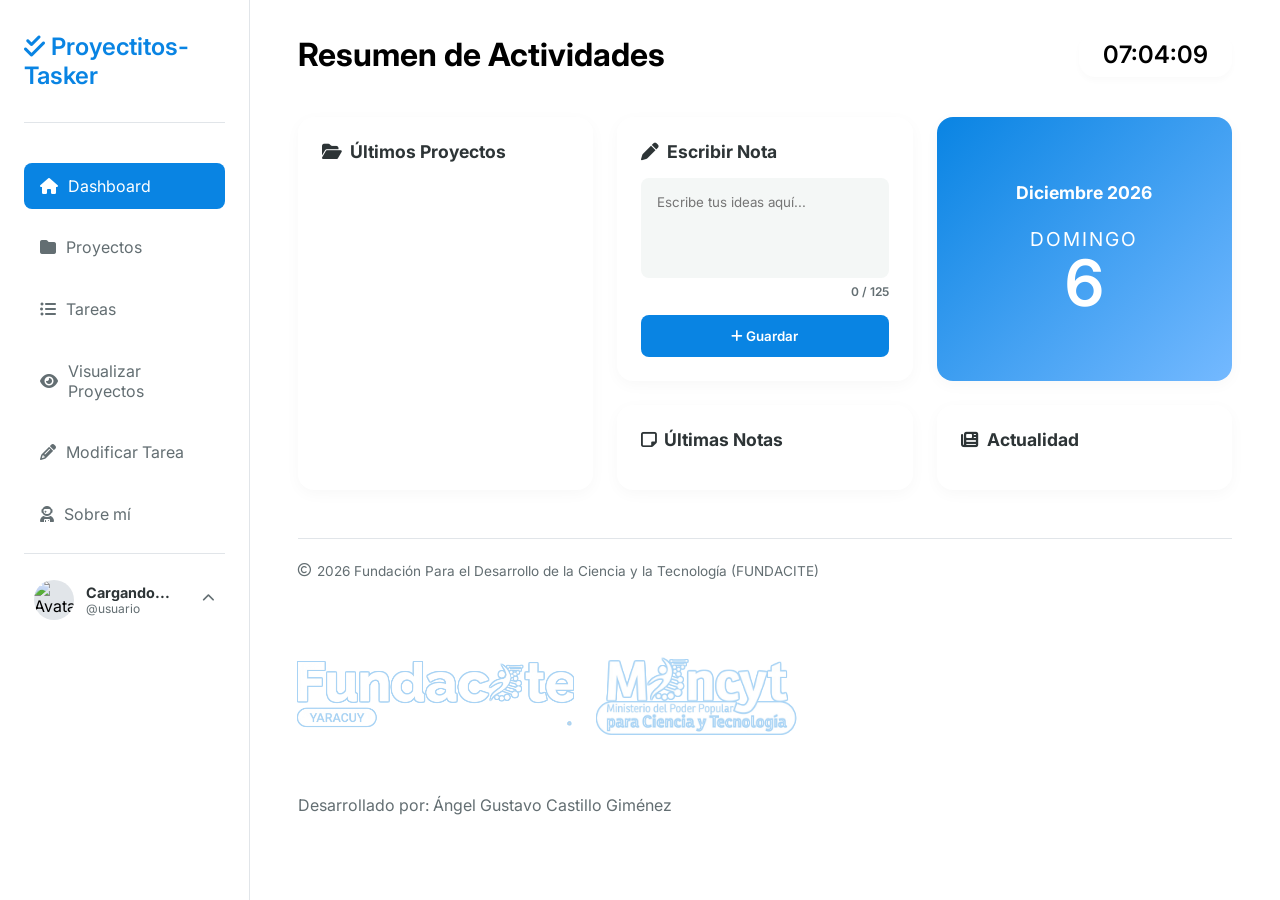
==== Dashboard/index.html @ 9f249104 "agregando proyecto" ====
<!DOCTYPE html>
<html lang="es">
<head>
    <meta charset="UTF-8">
    <meta name="viewport" content="width=device-width, initial-scale=1.0">
    <title>Dashboard | To Do List</title>
    <link rel="stylesheet" href="styles.css">
    <link rel="stylesheet" href="https://cdnjs.cloudflare.com/ajax/libs/font-awesome/6.4.0/css/all.min.css">
    <link href="https://fonts.googleapis.com/css2?family=Inter:wght@300;400;600&display=swap" rel="stylesheet">
    <link rel="icon" type="image/png" href="../Recursos/favicon_io/favicon-32x32.png">
</head>
<body>
    <div class="app-container">
        <aside class="sidebar">
            <div class="logo">
                <h2><i class="fa-solid fa-check-double"></i> Proyectitos-Tasker</h2>
            </div>
            <div class="user-profile">
            </div>
            <nav class="menu">
                <a href="index.html" class="active"><i class="fa-solid fa-house"></i> Dashboard</a>
                <a href="../Proyectos/index.html"><i class="fa-solid fa-folder"></i> Proyectos</a>
                <a href="../Tareas/index.html"><i class="fa-solid fa-list-ul"></i> Tareas</a>
                <a href="../Visualizar/index.html"><i class="fa-solid fa-eye"></i> Visualizar Proyectos</a>
                <a href="../Modifcar/index.html"><i class="fa-solid fa-pencil"></i> Modificar Tarea</a>
                <a href="../Sobre_Mi/index.html"><i class="fa-solid fa-user-astronaut"></i> Sobre mí</a>
                <div class="sidebar-footer">
            <div class="user-profile-bottom" id="user-profile-btn">
                <img src="" alt="Avatar del usuario" id="user-avatar" class="avatar-img">
                <div class="user-info">
                    <strong id="user-name">Cargando...</strong>
                    <span id="user-username">@usuario</span>
                </div>
                <i class="fa-solid fa-chevron-up"></i>
            </div>
            
            <div class="logout-menu" id="logout-menu">
                <button id="btn-logout">
                    <i class="fa-solid fa-arrow-right-from-bracket"></i> Cerrar Sesión
                </button>
            </div>
        </div>
            </nav>
            
    </aside>
        </aside>

        <main class="main-content">
            <header>
                <h1>Resumen de Actividades</h1>
                <div class="time-widget" id="clock">00:00:00</div>
            </header>

            <div class="dashboard-grid">
                <section class="widget projects-widget">
                    <h3><i class="fa-solid fa-folder-open"></i> Últimos Proyectos</h3>
                    <ul id="projects-list">
                        </ul>
                </section>

                <section class="widget notes-widget">
                    <h3><i class="fa-solid fa-pen"></i> Escribir Nota</h3>
                    
                    <div class="note-input-container">
                        <textarea id="new-note-input" maxlength="125" placeholder="Escribe tus ideas aquí..."></textarea>
                        <div class="char-counter" id="char-counter">0 / 125</div>
                    </div>
                    
                    <button id="save-note-btn"><i class="fa-solid fa-plus"></i> Guardar</button>
                </section>

                <section class="widget calendar-widget">
                    <div class="calendar-header">
                        <h3 id="month-year">Mes Año</h3>
                    </div>
                    <div class="calendar-body">
                        <div class="calendar-day-name" id="day-name">Día</div>
                        <div class="calendar-date" id="date-number">00</div>
                    </div>
                </section>

                <section class="widget saved-notes-widget">
                    <h3><i class="fa-regular fa-note-sticky"></i> Últimas Notas</h3>
                    <div id="saved-notes-list" class="saved-notes-container">
                        </div>
                </section>

                <section class="widget news-widget">
                    <h3><i class="fa-solid fa-newspaper"></i> Actualidad</h3>
                    <div class="news-container-vertical" id="news-list">
                        </div>
                </section>
            </div>
            <footer class="app-footer">
                <div class="footer-content">
                    <p><i class="fa-regular fa-copyright"></i> 2026 Fundación Para el Desarrollo de la Ciencia y la Tecnología (FUNDACITE)</p>
                    
                    <div class="footer-images">
                        <img src="../Recursos/Logo1.png" alt="logo_onstitucional_1">
                        <img src="../Recursos/Logo2.png" alt="Logo Institucional 2" class="logo_secundario">
                        
                    </div>

                </div>
                <p><i class=""></i> Desarrollado por: Ángel Gustavo Castillo Giménez</p>
            </footer>
        </main>
    </div>
    <script src="https://cdn.jsdelivr.net/npm/@supabase/supabase-js@2"></script>
    <script src="script.js"></script>
    
</body>
</html>
---- Dashboard/styles.css ----
:root {
    --bg-color: #f4f7f6;
    --sidebar-bg: #ffffff;
    --widget-bg: #ffffff;
    --text-main: #2d3436;
    --text-muted: #636e72;
    --accent: #0984e3;
    --border-radius: 16px;
}

* {
    margin: 0;
    padding: 0;
    box-sizing: border-box;
    font-family: 'Inter', sans-serif;
}

body {
    min-height: 100vh; /* Ocupa al menos toda la pantalla, pero puede crecer */
    height: auto;
    overflow-x: hidden; /* Evita scroll horizontal accidental */
    overflow-y: auto; /* Permite el scroll vertical natural */
    margin: 0;
}

.app-container {
    min-height: 100vh;
    display: flex;
}

.main-content {
    flex: 1;
    display: flex;
    flex-direction: column;
    min-height: 100vh;
    overflow: visible; /* Dejamos que el contenido fluya */
}


/* --- Barra Lateral --- */
.sidebar {
    width: 250px;
    background-color: var(--sidebar-bg);
    padding: 2rem 1.5rem;
    display: flex;
    flex-direction: column;
    border-right: 1px solid #e1e5e9;
}

.logo h2 {
    font-weight: 600;
    color: var(--accent);
    margin-bottom: 1rem;
}

.user-profile {
    margin-bottom: 2.5rem;
    font-size: 0.9rem;
    color: var(--text-muted);
    padding-bottom: 1rem;
    border-bottom: 1px solid #e1e5e9;
}

.menu {
    display: flex;
    flex-direction: column;
    gap: 1rem;
}

.menu a {
    text-decoration: none;
    color: var(--text-muted);
    font-weight: 400;
    padding: 0.8rem 1rem;
    border-radius: 8px;
    transition: all 0.3s ease;
    display: flex;
    align-items: center;
    gap: 10px;
}

.menu a:hover, .menu a.active {
    background-color: var(--accent);
    color: white;
}

/* --- Contenido Principal --- */
.main-content {
    flex: 1;
    padding: 2rem 3rem;
    overflow-y: auto;
}

header {
    display: flex;
    justify-content: space-between;
    align-items: center;
    margin-bottom: 2.5rem;
}

.time-widget {
    font-size: 1.5rem;
    font-weight: 600;
    background: var(--widget-bg);
    padding: 0.5rem 1.5rem;
    border-radius: var(--border-radius);
    box-shadow: 0 4px 6px rgba(0,0,0,0.02);
}

/* --- Cuadrícula Principal --- */
.dashboard-grid {
    display: grid;
    grid-template-columns: repeat(3, 1fr);
    grid-template-rows: auto auto; 
    grid-gap: 1.5rem;
}

.widget {
    background-color: var(--widget-bg);
    padding: 1.5rem;
    border-radius: var(--border-radius);
    box-shadow: 0 4px 15px rgba(0,0,0,0.03);
    display: flex;
    flex-direction: column;
}

.widget h3 {
    font-size: 1.1rem;
    margin-bottom: 1rem;
    color: var(--text-main);
    display: flex;
    align-items: center;
    gap: 8px;
}

/* Columna 1 */
.projects-widget { grid-column: 1; grid-row: 1 / 3; }
/* Columna 2 */
.notes-widget { grid-column: 2; grid-row: 1; }
.saved-notes-widget { grid-column: 2; grid-row: 2; }
/* Columna 3 */
.calendar-widget { grid-column: 3; grid-row: 1; }
.news-widget { grid-column: 3; grid-row: 2; }

/* --- Lista de Proyectos --- */
#projects-list {
    list-style: none;
    display: flex;
    flex-direction: column;
    gap: 0.8rem;
}

#projects-list li {
    padding: 1rem;
    background-color: var(--bg-color);
    border-radius: 8px;
    font-size: 0.95rem;
    border-left: 4px solid var(--accent);
}

/* --- Notas (Escribir) --- */
.notes-widget textarea {
    flex: 1;
    min-height: 100px;
    border: none;
    resize: none;
    background-color: var(--bg-color);
    padding: 1rem;
    border-radius: 8px;
    outline: none;
    color: var(--text-main);
    margin-bottom: 1rem;
}

#save-note-btn {
    background-color: var(--accent);
    color: white;
    border: none;
    padding: 0.8rem;
    border-radius: 8px;
    cursor: pointer;
    font-weight: 600;
    transition: background 0.2s;
}

#save-note-btn:hover {
    background-color: #076ab5;
}

/* --- Notas Guardadas --- */
.saved-notes-container {
    display: flex;
    flex-direction: column;
    gap: 0.8rem;
    max-height: 250px;
    overflow-y: auto;
}

.saved-note {
    background-color: var(--bg-color);
    padding: 1rem;
    border-radius: 8px;
    border-left: 4px solid #f1c40f;
    font-size: 0.9rem;
    line-height: 1.4;
}

/* =========================================
   CONTADOR DE CARACTERES Y BORRAR NOTAS
========================================= */

.note-input-container {
    display: flex;
    flex-direction: column;
    margin-bottom: 1rem;
}

.note-input-container textarea {
    margin-bottom: 0.4rem; /* Reducimos el margen para acercar el contador */
}

.char-counter {
    text-align: right;
    font-size: 0.75rem;
    color: var(--text-muted);
    font-weight: 600;
    transition: color 0.3s;
}

.char-counter.limit {
    color: #e74c3c; /* Se pone rojo cuando llega al límite */
}

/* Modificamos la nota guardada para que el texto y el botón de borrar convivan */
.saved-note {
    display: flex;
    justify-content: space-between;
    align-items: flex-start;
    gap: 10px;
    background-color: var(--bg-color);
    padding: 1rem;
    border-radius: 8px;
    border-left: 4px solid #f1c40f;
    font-size: 0.9rem;
    line-height: 1.4;
}

.note-text {
    flex: 1; /* El texto ocupa el espacio principal */
    word-break: break-word; /* Evita que palabras largas rompan el diseño */
}

.delete-note-btn {
    background: none;
    border: none;
    color: #e74c3c;
    cursor: pointer;
    opacity: 0.5; /* Se ve atenuado para no distraer */
    font-size: 0.9rem;
    transition: all 0.2s ease;
    padding: 2px 5px;
}

.delete-note-btn:hover {
    opacity: 1; /* Brilla en rojo al pasar el mouse */
    transform: scale(1.1);
}

/* --- Calendario Mini --- */
.calendar-widget {
    text-align: center;
    justify-content: center;
    background: linear-gradient(135deg, var(--accent), #74b9ff);
    color: white;
}

.calendar-widget h3 { color: white; margin-bottom: 0.5rem; justify-content: center; }
.calendar-date { font-size: 4rem; font-weight: 600; line-height: 1; }
.calendar-day-name { font-size: 1.2rem; text-transform: uppercase; letter-spacing: 2px; margin-top: 1rem; }

/* --- Noticias Verticales --- */
.news-container-vertical {
    display: flex;
    flex-direction: column;
    gap: 1rem;
    max-height: 250px;
    overflow-y: auto;
}

.news-item {
    background-color: var(--bg-color);
    padding: 1rem;
    border-radius: 8px;
    border-left: 4px solid var(--accent);
}

/* --- FOOTER INSTITUCIONAL --- */
.app-footer {
    margin-top: 3rem;
    padding-top: 1.5rem;
    border-top: 1px solid #e1e5e9;
    color: var(--text-muted);
}

.footer-content {
    display: flex;
    justify-content: space-between;
    align-items: center;
    flex-wrap: wrap;
    gap: 1rem;
}

.footer-content p {
    font-size: 0.85rem;
    display: flex;
    align-items: center;
    gap: 6px;
}

.footer-images {
    display: flex;
    gap: 1.5rem;
    align-items: center;
}

.footer-images img {
    height: 65px;
    width: auto;
    object-fit: contain;
    align-items: right;
    
    /* --- EL TRUCO PARA EL BORDE NEGRO EN PNG BLANCO --- */
    /* Creamos una sombra negra muy dura de 1px en todas direcciones */
    filter: drop-shadow(1px 0 0 var(--accent)) 
            drop-shadow(-1px 0 0 var(--accent)) 
            drop-shadow(0 1px 0 var(--accent)) 
            drop-shadow(0 -1px 0 var(--accent));
            
    opacity: 0.35; /* Ligeramente transparente por defecto */
    transition: all 0.3s ease;
}

.footer-images img.logo_secundario {
    height: 200px;
    align-items: right;
}

.footer-images img:hover {
    opacity: 1; /* Totalmente opaco al pasar el mouse */
    /* Opcional: podrías quitar el borde al hacer hover */
    /* filter: none; */
}

.news-item h4 { font-size: 0.9rem; margin-bottom: 0.5rem; color: var(--text-main); }
.news-item p { font-size: 0.8rem; color: var(--text-muted); margin-bottom: 0.5rem; }
.news-item small { font-size: 0.75rem; color: var(--accent); font-weight: 600; }

/* =========================================
ENLACES DE NOTICIAS
========================================= */

.news-link {
    color: var(--text-main);
    text-decoration: none;
    transition: color 0.2s;
}

.news-link:hover {
    color: var(--accent); /* Se pinta de azul al pasar el mouse */
}

/* =========================================
   CONTROL DE TAMAÑO Y SCROLLBARS MINIMALISTAS
========================================= */

/* 1. Límites estrictos para los contenedores de listas */
#projects-list {
    max-height: 450px; /* Evita que la columna izquierda crezca infinitamente */
    overflow-y: auto;
    padding-right: 8px; /* Deja espacio para que el scroll no tape el texto */
}

.saved-notes-container, 
.news-container-vertical {
    max-height: 250px; /* Mantiene la altura de las cajas centrales y derechas */
    overflow-y: auto;
    padding-right: 8px;
}

/* 2. Diseño personalizado de la barra de desplazamiento (Webkit: Chrome, Edge, Safari) */
::-webkit-scrollbar {
    width: 6px; /* Hace la barra muy delgadita */
    height: 6px;
}

::-webkit-scrollbar-track {
    background: transparent; /* Fondo invisible */
}

::-webkit-scrollbar-thumb {
    background: #c1c9d2; /* Un gris sutil para la barrita */
    border-radius: 10px; /* Bordes redondeados */
    transition: background 0.3s;
}

::-webkit-scrollbar-thumb:hover {
    background: var(--accent); /* Se pinta de tu color azul al pasar el mouse */
}

/* Diseño para Firefox (tiene su propio estándar) */
* {
    scrollbar-width: thin;
    scrollbar-color: #c1c9d2 transparent;
}

/* =========================================
PERFIL DE USUARIO Y CERRAR SESIÓN
========================================= */

/* Para que el perfil se vaya al fondo, asegúrate de que tu .sidebar tenga esto:
   display: flex; flex-direction: column; justify-content: space-between; */
.sidebar-footer {
    margin-top: auto; /* Empuja esto hacia abajo */
    padding-top: 1rem;
    border-top: 1px solid #e1e5e9;
    position: relative;
}

.user-profile-bottom {
    display: flex;
    align-items: center;
    gap: 12px;
    padding: 10px;
    border-radius: 8px;
    cursor: pointer;
    transition: background 0.2s;
}

.user-profile-bottom:hover {
    background-color: #f0f4f8;
}

.avatar-img {
    width: 40px;
    height: 40px;
    border-radius: 50%; /* Lo hace un círculo perfecto */
    background-color: #e1e5e9;
    object-fit: cover;
}

.user-info {
    display: flex;
    flex-direction: column;
    flex: 1; /* Ocupa el espacio restante */
    overflow: hidden;
}

.user-info strong {
    font-size: 0.9rem;
    color: var(--text-main);
    white-space: nowrap;
    overflow: hidden;
    text-overflow: ellipsis;
}

.user-info span {
    font-size: 0.75rem;
    color: var(--text-muted);
}

.user-profile-bottom i {
    color: var(--text-muted);
    font-size: 0.8rem;
}

/* El menú flotante oculto por defecto */
.logout-menu {
    display: none; /* Se oculta con CSS y se muestra con JS */
    position: absolute;
    bottom: 70px; /* Sube por encima del perfil */
    left: 0;
    width: 100%;
    background: white;
    border: 1px solid #e1e5e9;
    border-radius: 8px;
    box-shadow: 0 4px 15px rgba(0,0,0,0.1);
    overflow: hidden;
    z-index: 100;
}

.logout-menu.show {
    display: block; /* Clase para activarlo */
}

#btn-logout {
    width: 100%;
    background: transparent;
    border: none;
    padding: 12px 15px;
    text-align: left;
    color: #e74c3c; /* Rojo alerta */
    font-weight: 600;
    font-size: 0.9rem;
    cursor: pointer;
    display: flex;
    align-items: center;
    gap: 10px;
    transition: background 0.2s;
}

#btn-logout:hover {
    background: #fdf3f2;
}

/* =========================================
   EFECTO HOVER INTERACTIVO EN WIDGETS (CORREGIDO)
========================================= */

/* 1. Estado BASE del Widget */
/* Solo agregamos la animación, SIN tocar tus fondos ni tus colores */
.widget,
.notes-widget,
.news-widget,
.calendar-widget,
.projects-widget {
    /* Le decimos que los cambios de tamaño y sombra durarán 0.3 segundos */
    transition: transform 0.3s ease, box-shadow 0.3s ease;
    
    /* Preparamos el terreno para que la tarjeta pueda "flotar" sobre las demás */
    position: relative; 
    z-index: 1; 
    
    /* Filtros anti-temblores para que las letras no se pongan borrosas al moverse */
    backface-visibility: hidden; 
    -webkit-font-smoothing: antialiased;
}

/* 2. Estado HOVER (Cuando pasas el mouse por encima) */
.widget:hover,
.notes-widget:hover,
.news-widget:hover,
.calendar-widget:hover,
.projects-widget:hover {
    /* La acercamos hacia la pantalla (aumenta 3% su tamaño) */
    transform: scale(1.03); 
    
    /* Hacemos la sombra más grande y oscura para dar profundidad */
    box-shadow: 0 10px 25px rgba(0, 0, 0, 0.15); 
    
    /* Traemos la tarjeta al nivel máximo del frente para que no choque con nada */
    z-index: 10; 
}
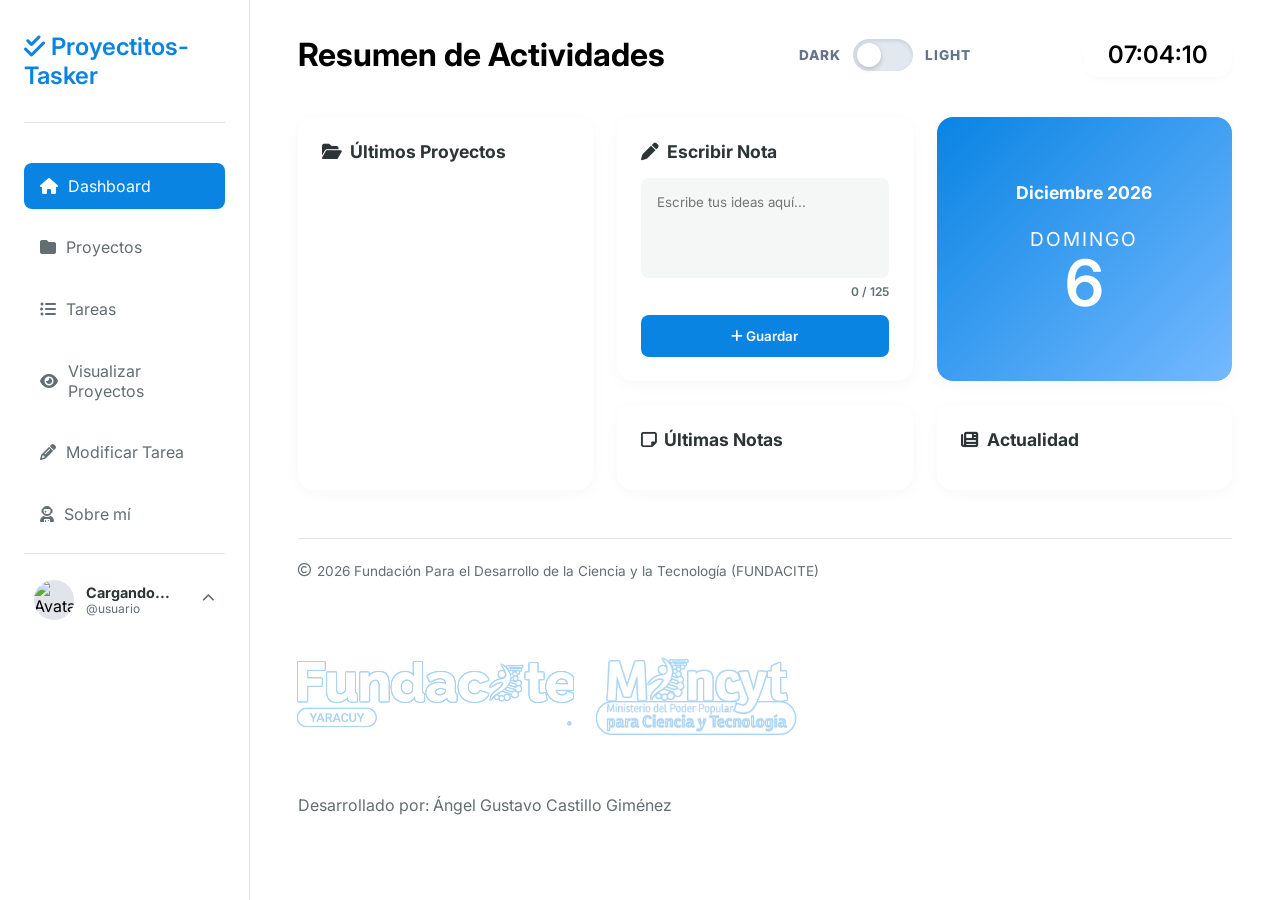
==== commit 801a4de4: "feat(ui):implemetancion de diseño (Solamente) de interuptor de modo de color" ====
--- a/Dashboard/index.html
+++ b/Dashboard/index.html
@@ -48,6 +48,16 @@
         <main class="main-content">
             <header>
                 <h1>Resumen de Actividades</h1>
+                <div class="theme-toggle-container">
+            <span class="theme-text">DARK</span>
+            
+            <div class="toggle-switch">
+                <input type="checkbox" id="theme-toggle">
+                <label for="theme-toggle"></label>
+            </div>
+            
+            <span class="theme-text">LIGHT</span>
+        </div>
                 <div class="time-widget" id="clock">00:00:00</div>
             </header>
 
--- a/Dashboard/styles.css
+++ b/Dashboard/styles.css
@@ -550,3 +550,83 @@
     /* Traemos la tarjeta al nivel máximo del frente para que no choque con nada */
     z-index: 10; 
 }
+
+/* =========================================
+INTERRUPTOR DE TEMA FÍSICO (COLORES NANOAUDIT)
+========================================= */
+
+.theme-toggle-container {
+    display: flex;
+    align-items: center;
+    gap: 12px;
+    margin-left: 20px;
+}
+
+/* Textos DARK / LIGHT usando tu gris secundario */
+.theme-text {
+    color: #64748b; 
+    font-size: 0.85rem;
+    font-weight: 800;
+    letter-spacing: 1px;
+    user-select: none;
+    transition: color 0.3s ease;
+}
+
+/* Contenedor del interruptor */
+.toggle-switch {
+    position: relative;
+    display: inline-block;
+    width: 60px; 
+    height: 32px;
+}
+
+.toggle-switch input {
+    opacity: 0;
+    width: 0;
+    height: 0;
+}
+
+/* FONDO DEL CARRIL (Estado por defecto / MODO CLARO) 
+   Usa el gris azulado de los bordes de tus tarjetas */
+.toggle-switch label {
+    position: absolute;
+    cursor: pointer;
+    top: 0; left: 0; right: 0; bottom: 0;
+    background-color: #e2e8f0; 
+    border-radius: 34px;
+    transition: background-color 0.4s ease;
+    box-shadow: inset 0 2px 4px rgba(0,0,0,0.1);
+}
+
+/* EL CÍRCULO DESLIZANTE (Mango) */
+.toggle-switch label::before {
+    position: absolute;
+    content: "";
+    height: 24px;
+    width: 24px;
+    left: 4px;
+    bottom: 4px;
+    background-color: #ffffff; /* Blanco puro para que resalte */
+    border-radius: 50%;
+    transition: transform 0.4s cubic-bezier(0.4, 0.0, 0.2, 1);
+    box-shadow: 0 2px 5px rgba(0,0,0,0.2);
+}
+
+/* --- ESTADO ACTIVADO (MODO OSCURO) --- */
+
+/* Cuando se activa, el carril toma el color principal oscuro de tus títulos */
+.toggle-switch input:checked + label {
+    background-color: var(--accent); 
+    /* Opcional: si prefieres que se vea azul eléctrico al encender, 
+       cambia el color de arriba por: #0984e3 */
+}
+
+/* Desplazamiento del círculo a la derecha */
+.toggle-switch input:checked + label::before {
+    transform: translateX(28px);
+}
+
+/* Opcional: Que el texto "DARK" se ilumine al activarse */
+.toggle-switch input:checked ~ .theme-text:first-of-type {
+    color: #1e293b;
+}
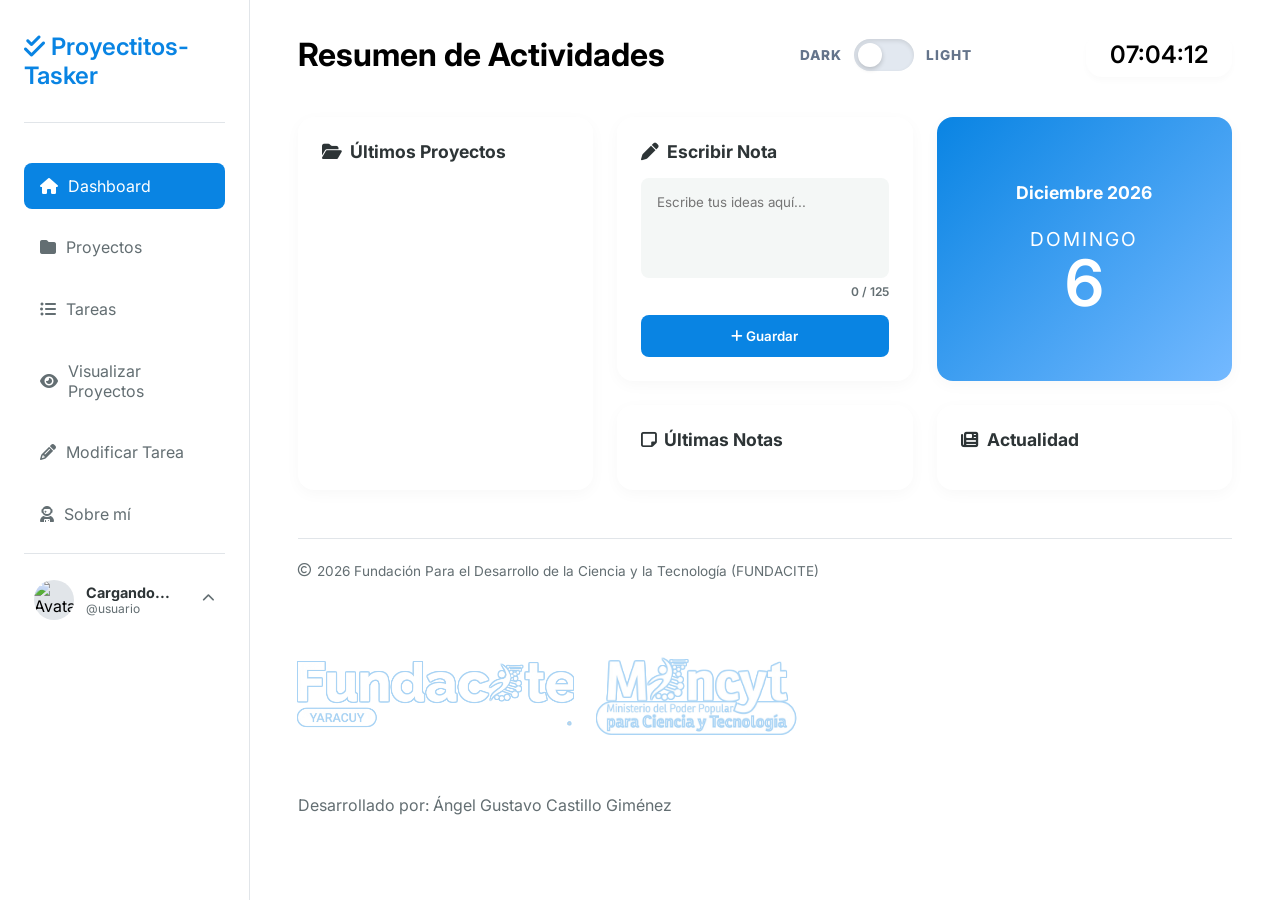
==== commit b2ba468f: "fix: solucionado error con el cache de la pagina" ====
--- a/Dashboard/index.html
+++ b/Dashboard/index.html
@@ -4,7 +4,6 @@
     <meta charset="UTF-8">
     <meta name="viewport" content="width=device-width, initial-scale=1.0">
     <title>Dashboard | To Do List</title>
-    <link rel="stylesheet" href="styles.css">
     <link rel="stylesheet" href="https://cdnjs.cloudflare.com/ajax/libs/font-awesome/6.4.0/css/all.min.css">
     <link href="https://fonts.googleapis.com/css2?family=Inter:wght@300;400;600&display=swap" rel="stylesheet">
     <link rel="icon" type="image/png" href="../Recursos/favicon_io/favicon-32x32.png">
@@ -117,7 +116,8 @@
         </main>
     </div>
     <script src="https://cdn.jsdelivr.net/npm/@supabase/supabase-js@2"></script>
-    <script src="script.js"></script>
+    <link rel="stylesheet" href="styles.css?v=1.1">
+    <script src="script.js?v=1.1"></script>
     
 </body>
 </html>
